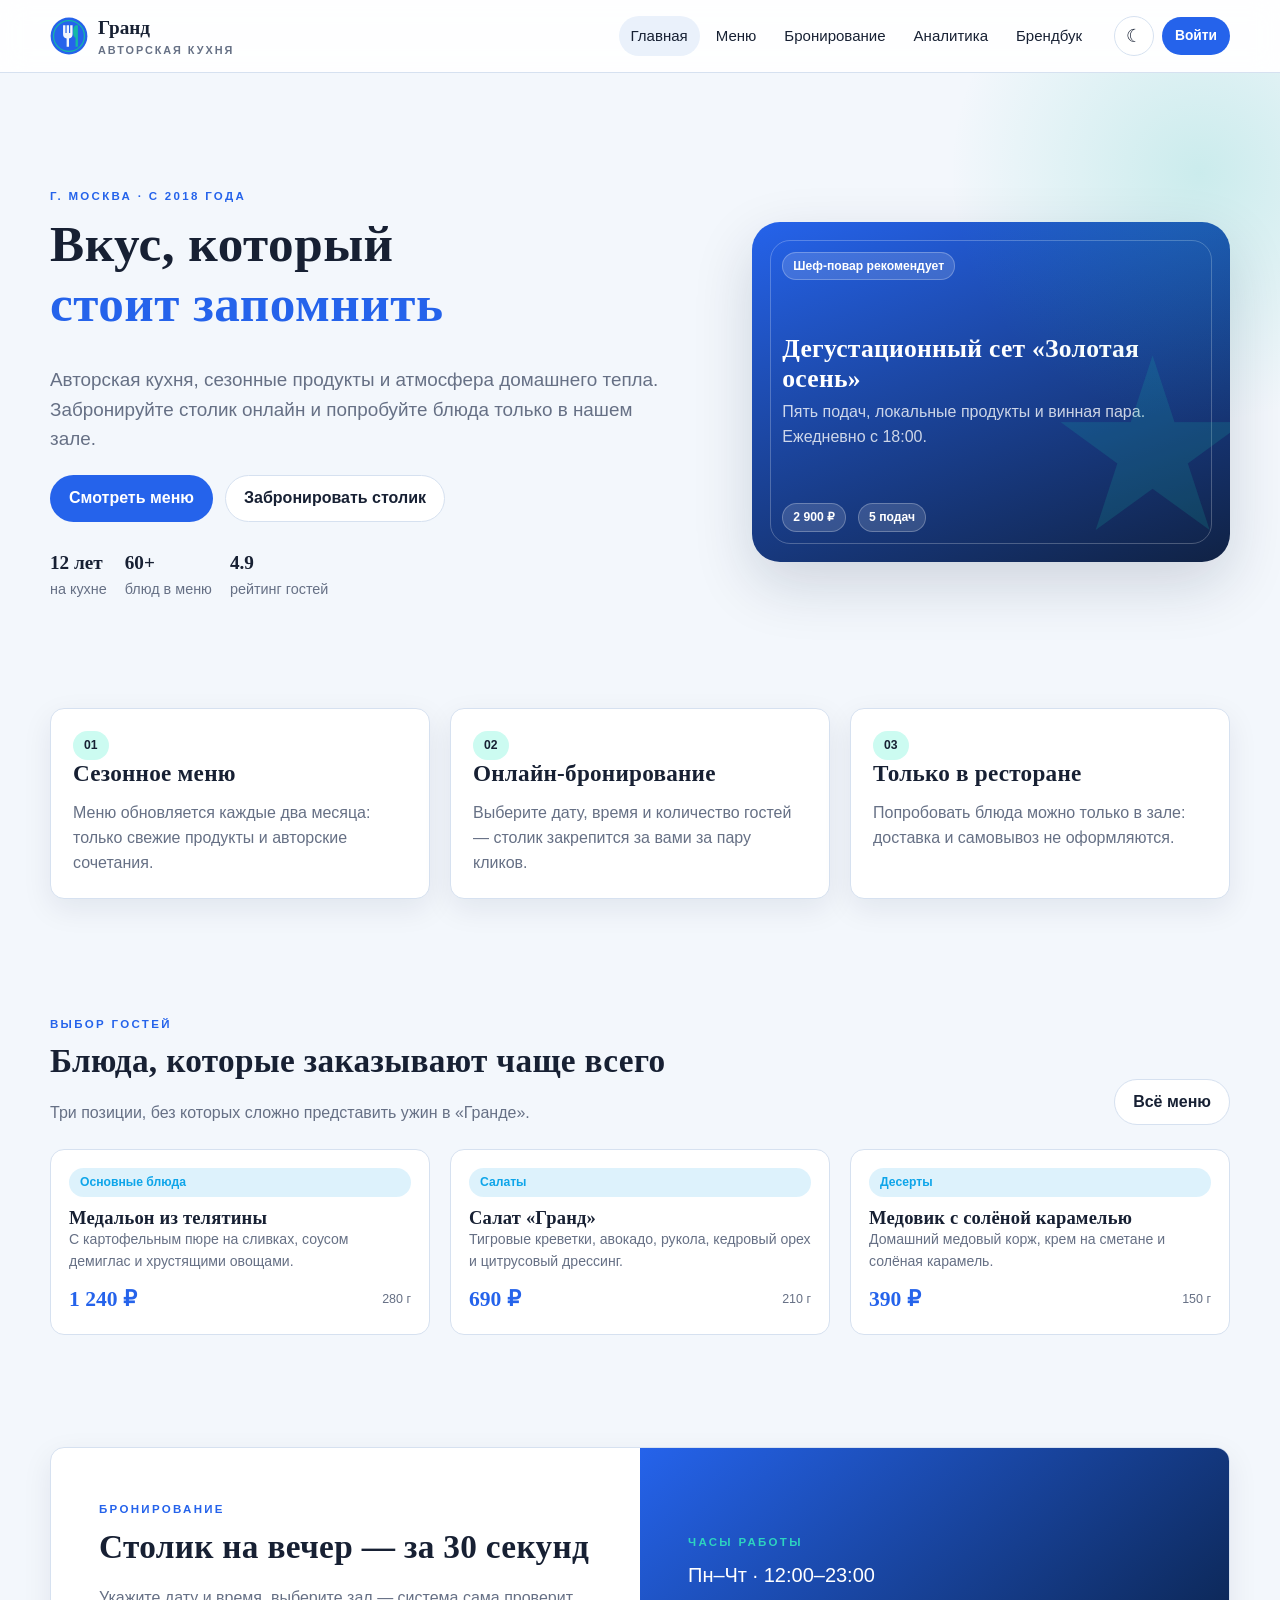
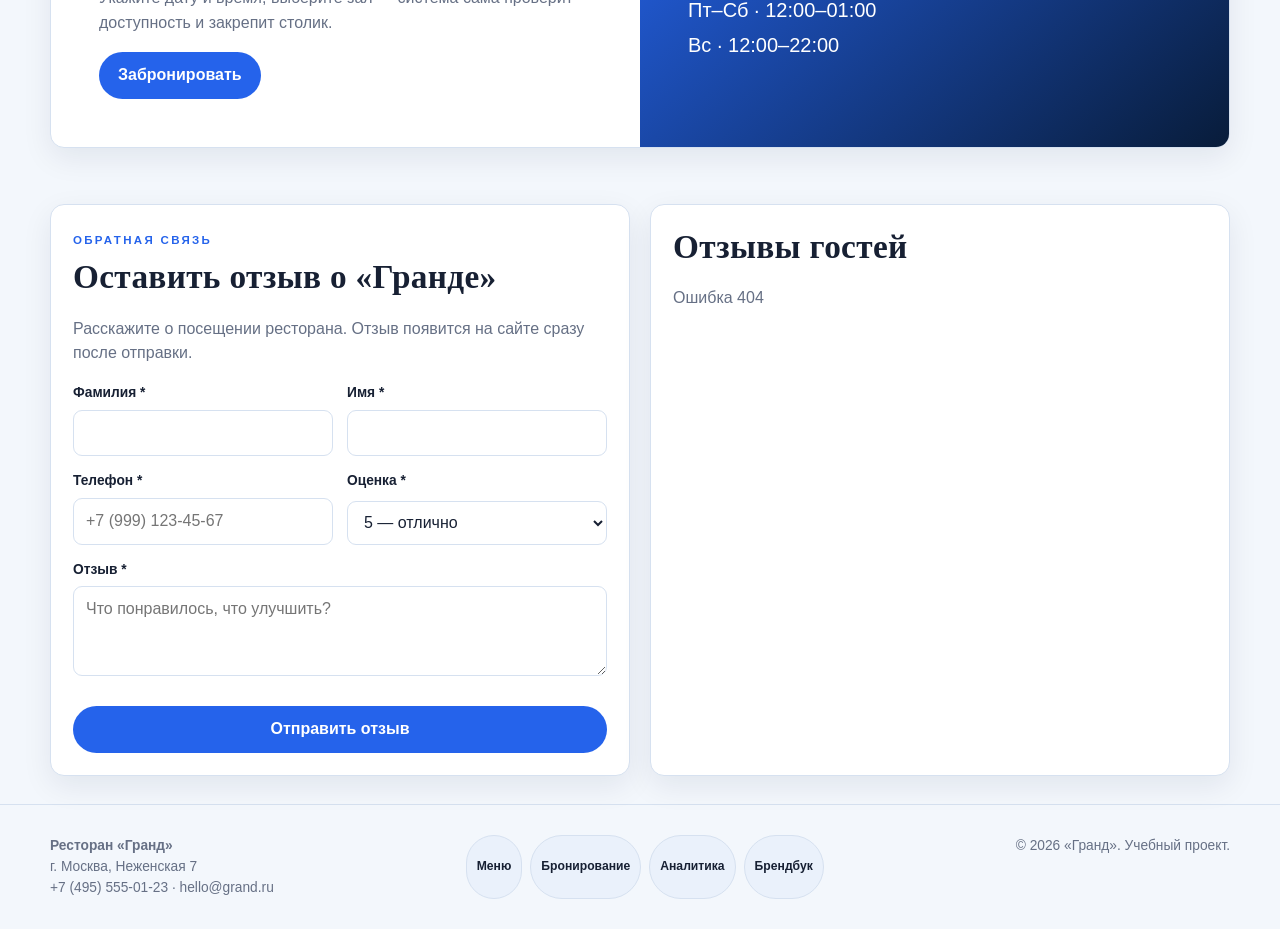
==== index.html @ 5b4b91b3 "Publish static Grand restaurant website" ====
<!DOCTYPE html>
<html lang="ru">
<head>
  <meta charset="utf-8">
  <meta name="viewport" content="width=device-width, initial-scale=1">
  <meta name="description" content="Ресторан «Гранд»: меню, бронирование столиков и онлайн-заказ.">
  <title>Гранд — ресторан авторской кухни</title>
  <link rel="icon" href="img/logo.svg?v=20261124-blue" type="image/svg+xml">
  <link rel="stylesheet" href="css/site.css?v=20261124-blue">
</head>
<body>
<a class="skip-link" href="#main">К содержимому</a>

<header class="site-header">
  <div class="container header-inner">
    <a class="brand" href="index.html">
      <img src="img/logo.svg?v=20261124-blue" alt="">
      <span>Гранд<small>авторская кухня</small></span>
    </a>
    <nav class="site-nav" aria-label="Основная навигация">
      <a href="index.html" aria-current="page">Главная</a>
      <a href="menu.html">Меню</a>
      <a href="menu.html#reserve">Бронирование</a>
      <a href="reports.html">Аналитика</a>
      <a href="brandbook.html">Брендбук</a>
    </nav>
    <div class="header-actions">
      <button class="icon-btn" id="themeToggle" type="button" aria-label="Переключить тему">☾</button>
      <a class="btn small" href="login.html">Войти</a>
    </div>
  </div>
</header>

<main id="main">
  <section class="hero">
    <div class="container hero-grid">
      <div>
        <span class="eyebrow">г. Москва · с 2018 года</span>
        <h1>Вкус, который<br><span>стоит запомнить</span></h1>
        <p class="hero-lead">
          Авторская кухня, сезонные продукты и атмосфера домашнего тепла.
          Забронируйте столик онлайн и попробуйте блюда только в нашем зале.
        </p>
        <div class="hero-actions">
          <a class="btn" href="menu.html">Смотреть меню</a>
          <a class="btn secondary" href="menu.html#reserve">Забронировать столик</a>
        </div>
        <div class="hero-note">
          <div><strong>12 лет</strong> на кухне</div>
          <div><strong>60+</strong> блюд в меню</div>
          <div><strong>4.9</strong> рейтинг гостей</div>
        </div>
      </div>
      <div class="hero-art" aria-hidden="true">
        <div class="row"><span class="badge">Шеф-повар рекомендует</span></div>
        <div>
          <h3>Дегустационный сет «Золотая осень»</h3>
          <p>Пять подач, локальные продукты и винная пара. Ежедневно с 18:00.</p>
        </div>
        <div class="row">
          <span class="badge">2 900 ₽</span>
          <span class="badge">5 подач</span>
        </div>
      </div>
    </div>
  </section>

  <section class="section compact">
    <div class="container grid cols-3">
      <article class="card">
        <span class="badge accent">01</span>
        <h3>Сезонное меню</h3>
        <p class="muted mb-0">Меню обновляется каждые два месяца: только свежие продукты и авторские сочетания.</p>
      </article>
      <article class="card">
        <span class="badge accent">02</span>
        <h3>Онлайн-бронирование</h3>
        <p class="muted mb-0">Выберите дату, время и количество гостей — столик закрепится за вами за пару кликов.</p>
      </article>
      <article class="card">
        <span class="badge accent">03</span>
        <h3>Только в ресторане</h3>
        <p class="muted mb-0">Попробовать блюда можно только в зале: доставка и самовывоз не оформляются.</p>
      </article>
    </div>
  </section>

  <section class="section">
    <div class="container">
      <div class="section-head">
        <div>
          <span class="eyebrow">Выбор гостей</span>
          <h2>Блюда, которые заказывают чаще всего</h2>
          <p>Три позиции, без которых сложно представить ужин в «Гранде».</p>
        </div>
        <a class="btn secondary" href="menu.html">Всё меню</a>
      </div>
      <div class="grid cols-3">
        <article class="dish-card">
          <span class="badge info">Основные блюда</span>
          <div>
            <h3>Медальон из телятины</h3>
            <p class="desc">С картофельным пюре на сливках, соусом демиглас и хрустящими овощами.</p>
          </div>
          <div class="spread"><span class="price">1 240 ₽</span><span class="meta">280 г</span></div>
        </article>
        <article class="dish-card">
          <span class="badge info">Салаты</span>
          <div>
            <h3>Салат «Гранд»</h3>
            <p class="desc">Тигровые креветки, авокадо, рукола, кедровый орех и цитрусовый дрессинг.</p>
          </div>
          <div class="spread"><span class="price">690 ₽</span><span class="meta">210 г</span></div>
        </article>
        <article class="dish-card">
          <span class="badge info">Десерты</span>
          <div>
            <h3>Медовик с солёной карамелью</h3>
            <p class="desc">Домашний медовый корж, крем на сметане и солёная карамель.</p>
          </div>
          <div class="spread"><span class="price">390 ₽</span><span class="meta">150 г</span></div>
        </article>
      </div>
    </div>
  </section>

  <section class="section compact">
    <div class="container card card-cta">
      <div class="grid cols-2 gap-0">
        <div class="cta-pane">
          <span class="eyebrow">Бронирование</span>
          <h2>Столик на вечер — за 30 секунд</h2>
          <p class="muted">Укажите дату и время, выберите зал — система сама проверит доступность и закрепит столик.</p>
          <a class="btn" href="menu.html#reserve">Забронировать</a>
        </div>
        <div class="cta-art">
          <p class="eyebrow">Часы работы</p>
          <p class="hours-line">Пн–Чт · 12:00–23:00</p>
          <p class="hours-line">Пт–Сб · 12:00–01:00</p>
          <p class="hours-line">Вс · 12:00–22:00</p>
        </div>
      </div>
    </div>
  </section>

  <section class="section compact" id="reviews">
    <div class="container">
      <div class="grid cols-2">
        <article class="card">
          <span class="eyebrow">Обратная связь</span>
          <h2>Оставить отзыв о «Гранде»</h2>
          <p class="muted">Расскажите о посещении ресторана. Отзыв появится на сайте сразу после отправки.</p>
          <form id="reviewForm" class="form-grid" novalidate>
            <div class="field"><label for="reviewLastName">Фамилия *</label><input id="reviewLastName" name="lastName" required pattern="[А-Яа-яЁёA-Za-z][А-Яа-яЁёA-Za-z\s\-’']{0,48}[А-Яа-яЁёA-Za-z]" minlength="2" maxlength="50"></div>
            <div class="field"><label for="reviewFirstName">Имя *</label><input id="reviewFirstName" name="firstName" required pattern="[А-Яа-яЁёA-Za-z][А-Яа-яЁёA-Za-z\s\-’']{0,48}[А-Яа-яЁёA-Za-z]" minlength="2" maxlength="50"></div>
            <div class="field"><label for="reviewPhone">Телефон *</label><input id="reviewPhone" name="phone" required inputmode="tel" autocomplete="tel" pattern="(?:\+7|8)\s?\(?\d{3}\)?[\s-]?\d{3}[\s-]?\d{2}[\s-]?\d{2}" minlength="11" maxlength="18" placeholder="+7 (999) 123-45-67"></div>
            <div class="field"><label for="reviewRating">Оценка *</label><select id="reviewRating" name="rating"><option value="5">5 — отлично</option><option value="4">4 — хорошо</option><option value="3">3 — нормально</option><option value="2">2 — есть замечания</option><option value="1">1 — плохо</option></select></div>
            <div class="field full"><label for="reviewComment">Отзыв *</label><textarea id="reviewComment" name="comment" required minlength="5" maxlength="500" placeholder="Что понравилось, что улучшить?"></textarea></div>
            <div class="full"><div class="error-text" id="reviewError"></div><button class="btn block" type="submit">Отправить отзыв</button></div>
          </form>
        </article>
        <article class="card">
          <h2 class="mt-0">Отзывы гостей</h2>
          <div id="publishedReviews"><p class="muted">Загрузка отзывов…</p></div>
        </article>
      </div>
    </div>
  </section>
</main>

<footer class="footer">
  <div class="container footer-grid">
    <div>
      <strong>Ресторан «Гранд»</strong><br>
      г. Москва, Неженская 7<br>
      +7 (495) 555-01-23 · hello@grand.ru
    </div>
    <div class="pill-list">
      <a class="badge" href="menu.html">Меню</a>
      <a class="badge" href="menu.html#reserve">Бронирование</a>
      <a class="badge" href="reports.html">Аналитика</a>
      <a class="badge" href="brandbook.html">Брендбук</a>
    </div>
    <div class="small">© 2026 «Гранд». Учебный проект.</div>
  </div>
</footer>

<script src="js/api.js"></script>
<script src="js/reviews.js?v=20261124-reviews"></script>
</body>
</html>
---- css/site.css ----
:root {
  --primary: #2563eb;
  --primary-strong: #1d4ed8;
  --accent: #14b8a6;
  --accent-soft: #ccfbf1;
  --bg: #f3f7fc;
  --surface: #ffffff;
  --surface-2: #eaf1fb;
  --text: #172033;
  --muted: #667085;
  --border: #d6e1f0;
  --success: #16a34a;
  --warning: #d97706;
  --danger: #6d5bd0;
  --info: #0ea5e9;
  --radius: 14px;
  --radius-sm: 9px;
  --shadow: 0 10px 30px rgba(15, 31, 61, 0.08);
  --shadow-lg: 0 22px 60px rgba(15, 31, 61, 0.16);
  --font-body: "Segoe UI", Arial, sans-serif;
  --font-head: Georgia, "Times New Roman", serif;
  --container: 1180px;
}

[data-theme="dark"] {
  --primary: #60a5fa;
  --primary-strong: #93c5fd;
  --accent: #2dd4bf;
  --accent-soft: #253b4c;
  --bg: #0b1220;
  --surface: #111c2d;
  --surface-2: #1b2a40;
  --text: #f1f5f9;
  --muted: #a8b6ca;
  --border: #30445e;
  --success: #4ade80;
  --warning: #fbbf24;
  --danger: #c4b5fd;
  --info: #93c5fd;
  --shadow: 0 10px 30px rgba(0, 0, 0, 0.35);
  --shadow-lg: 0 22px 60px rgba(0, 0, 0, 0.5);
}

* { box-sizing: border-box; }

html { scroll-behavior: smooth; }

body {
  margin: 0;
  font-family: var(--font-body);
  background: var(--bg);
  color: var(--text);
  line-height: 1.55;
  -webkit-font-smoothing: antialiased;
}

a { color: var(--primary); text-decoration: none; }
a:hover { text-decoration: underline; }

h1, h2, h3, h4 {
  font-family: var(--font-head);
  line-height: 1.18;
  margin: 0 0 0.6em;
  letter-spacing: 0.01em;
}

h1 { font-size: clamp(2rem, 4vw, 3.4rem); }
h2 { font-size: clamp(1.5rem, 2.6vw, 2.2rem); }
h3 { font-size: clamp(1.15rem, 2vw, 1.45rem); }

p { margin: 0 0 1em; }

img { max-width: 100%; display: block; }

.container { width: min(var(--container), calc(100% - 32px)); margin: 0 auto; }

.skip-link {
  position: absolute;
  left: -999px;
  top: 0;
  background: var(--primary);
  color: #fff;
  padding: 10px 16px;
  z-index: 100;
}
.skip-link:focus { left: 12px; top: 12px; }

/* ---------- Header ---------- */
.site-header {
  position: sticky;
  top: 0;
  z-index: 40;
  background: color-mix(in srgb, var(--surface) 88%, transparent);
  backdrop-filter: blur(14px);
  border-bottom: 1px solid var(--border);
}
.header-inner {
  display: flex;
  align-items: center;
  gap: 20px;
  min-height: 72px;
}
.brand {
  display: flex;
  align-items: center;
  gap: 10px;
  color: var(--text);
  font-family: var(--font-head);
  font-size: 1.2rem;
  font-weight: 700;
  white-space: nowrap;
}
.brand:hover { text-decoration: none; }
.brand img { width: 38px; height: 38px; }
.brand small {
  display: block;
  font-family: var(--font-body);
  font-size: 0.68rem;
  letter-spacing: 0.18em;
  text-transform: uppercase;
  color: var(--muted);
  font-weight: 600;
}
.site-nav {
  display: flex;
  align-items: center;
  gap: 4px;
  margin-left: auto;
  flex-wrap: wrap;
}
.site-nav a, .site-nav button.nav-link {
  color: var(--text);
  padding: 8px 12px;
  border-radius: 999px;
  font-size: 0.94rem;
  border: 0;
  background: transparent;
  cursor: pointer;
  font-family: inherit;
}
.site-nav a:hover, .site-nav button.nav-link:hover,
.site-nav a[aria-current="page"] {
  background: var(--surface-2);
  text-decoration: none;
}
.header-actions { display: flex; align-items: center; gap: 8px; }

/* ---------- Buttons ---------- */
.btn {
  display: inline-flex;
  align-items: center;
  justify-content: center;
  gap: 8px;
  border: 1px solid transparent;
  border-radius: 999px;
  padding: 10px 18px;
  font: inherit;
  font-weight: 600;
  cursor: pointer;
  background: var(--primary);
  color: #fff;
  transition: transform 0.12s ease, background 0.12s ease, box-shadow 0.12s ease;
  text-decoration: none;
  white-space: nowrap;
}
.btn:hover { background: var(--primary-strong); text-decoration: none; transform: translateY(-1px); }
.btn:active { transform: translateY(0); }
.btn:focus-visible { outline: 3px solid var(--accent); outline-offset: 2px; }
.btn.secondary { background: var(--surface); color: var(--text); border-color: var(--border); }
.btn.secondary:hover { background: var(--surface-2); }
.btn.ghost { background: transparent; color: var(--text); border-color: transparent; }
.btn.ghost:hover { background: var(--surface-2); }
.btn.accent { background: var(--accent); color: #09233c; }
.btn.accent:hover { background: #0f9689; }
.btn.danger { background: var(--danger); }
.btn.danger:hover { background: #5b21b6; }
.btn.small { padding: 7px 12px; font-size: 0.86rem; }
.btn.block { width: 100%; }
.btn[disabled] { opacity: 0.55; cursor: not-allowed; transform: none; }

.icon-btn {
  width: 40px;
  height: 40px;
  display: inline-grid;
  place-items: center;
  border-radius: 50%;
  border: 1px solid var(--border);
  background: var(--surface);
  color: var(--text);
  cursor: pointer;
  font-size: 1.1rem;
}
.icon-btn:hover { background: var(--surface-2); }

/* ---------- Layout ---------- */
.section { padding: clamp(40px, 7vw, 84px) 0; }
.section.compact { padding: 28px 0; }
.section-head {
  display: flex;
  justify-content: space-between;
  align-items: end;
  gap: 18px;
  flex-wrap: wrap;
  margin-bottom: 24px;
}
.section-head p { color: var(--muted); margin: 0; max-width: 62ch; }
.eyebrow {
  display: inline-block;
  font-size: 0.72rem;
  letter-spacing: 0.2em;
  text-transform: uppercase;
  color: var(--primary);
  font-weight: 700;
  margin-bottom: 8px;
}
.grid { display: grid; gap: 20px; }
.grid.cols-2 { grid-template-columns: repeat(2, minmax(0, 1fr)); }
.grid.cols-3 { grid-template-columns: repeat(3, minmax(0, 1fr)); }
.grid.cols-4 { grid-template-columns: repeat(4, minmax(0, 1fr)); }
.grid.auto { grid-template-columns: repeat(auto-fill, minmax(250px, 1fr)); }
.stack { display: grid; gap: 14px; }
.row { display: flex; gap: 12px; align-items: center; flex-wrap: wrap; }
.spread { display: flex; justify-content: space-between; gap: 12px; align-items: center; }
.muted { color: var(--muted); }
.small { font-size: 0.86rem; }
.mt-0 { margin-top: 0; }
.mt { margin-top: 16px; }
.mb-0 { margin-bottom: 0; }

.card {
  background: var(--surface);
  border: 1px solid var(--border);
  border-radius: var(--radius);
  padding: 22px;
  box-shadow: var(--shadow);
}
.card.flat { box-shadow: none; }
.card.hero {
  background:
    radial-gradient(circle at 85% 15%, rgba(20, 184, 166, 0.24), transparent 42%),
    linear-gradient(135deg, var(--surface), var(--surface-2));
}

/* ---------- Hero ---------- */
.hero {
  padding: clamp(54px, 9vw, 110px) 0 clamp(40px, 7vw, 80px);
  position: relative;
  overflow: hidden;
}
.hero::after {
  content: "";
  position: absolute;
  right: -180px;
  top: -160px;
  width: 520px;
  height: 520px;
  border-radius: 50%;
  background: radial-gradient(circle, rgba(20, 184, 166, 0.18), transparent 68%);
  pointer-events: none;
}
.hero-grid {
  display: grid;
  grid-template-columns: 1.15fr 0.85fr;
  gap: clamp(24px, 5vw, 56px);
  align-items: center;
}
.hero h1 span { color: var(--primary); }
.hero-lead { font-size: clamp(1.02rem, 1.5vw, 1.18rem); color: var(--muted); max-width: 58ch; }
.hero-actions { display: flex; gap: 12px; flex-wrap: wrap; margin-top: 22px; }
.hero-note { display: flex; gap: 18px; flex-wrap: wrap; margin-top: 26px; color: var(--muted); font-size: 0.9rem; }
.hero-note strong { display: block; color: var(--text); font-size: 1.2rem; font-family: var(--font-head); }
.hero-art {
  min-height: 340px;
  border-radius: 28px;
  background:
    linear-gradient(160deg, rgba(37, 99, 235, 0.92), rgba(15, 31, 61, 0.96)),
    var(--primary);
  color: #fff;
  padding: 30px;
  display: grid;
  align-content: space-between;
  box-shadow: var(--shadow-lg);
  position: relative;
  overflow: hidden;
}
.hero-art::before {
  content: "";
  position: absolute;
  inset: 18px;
  border: 1px solid rgba(255, 255, 255, 0.24);
  border-radius: 20px;
}
.hero-art::after {
  content: "★";
  position: absolute;
  right: -30px;
  bottom: -70px;
  font-size: 15rem;
  color: rgba(20, 184, 166, 0.18);
}
.hero-art h3 { color: #fff; font-size: 1.6rem; margin-bottom: 6px; }
.hero-art p { color: rgba(255, 255, 255, 0.78); margin: 0; }
.hero-art .badge { background: rgba(255, 255, 255, 0.14); color: #fff; border-color: rgba(255, 255, 255, 0.25); }

/* ---------- Badges ---------- */
.badge {
  display: inline-flex;
  align-items: center;
  gap: 6px;
  padding: 4px 10px;
  border-radius: 999px;
  font-size: 0.76rem;
  font-weight: 700;
  border: 1px solid var(--border);
  background: var(--surface-2);
  color: var(--text);
  white-space: nowrap;
}
.badge.success { background: color-mix(in srgb, var(--success) 14%, transparent); color: var(--success); border-color: transparent; }
.badge.warning { background: color-mix(in srgb, var(--warning) 16%, transparent); color: var(--warning); border-color: transparent; }
.badge.danger { background: color-mix(in srgb, var(--danger) 14%, transparent); color: var(--danger); border-color: transparent; }
.badge.info { background: color-mix(in srgb, var(--info) 14%, transparent); color: var(--info); border-color: transparent; }
.badge.accent { background: var(--accent-soft); color: var(--text); border-color: transparent; }

/* ---------- Forms ---------- */
.field { display: grid; gap: 6px; }
.field label { font-size: 0.86rem; font-weight: 600; color: var(--text); }
input, select, textarea {
  width: 100%;
  font: inherit;
  color: var(--text);
  background: var(--surface);
  border: 1px solid var(--border);
  border-radius: var(--radius-sm);
  padding: 10px 12px;
  transition: border-color 0.12s ease, box-shadow 0.12s ease;
}
input:focus, select:focus, textarea:focus {
  outline: none;
  border-color: var(--primary);
  box-shadow: 0 0 0 3px color-mix(in srgb, var(--primary) 18%, transparent);
}
textarea { min-height: 90px; resize: vertical; }
.form-grid { display: grid; grid-template-columns: repeat(2, minmax(0, 1fr)); gap: 14px; }
.form-grid .full { grid-column: 1 / -1; }
.hint { font-size: 0.78rem; color: var(--muted); }
.error-text { color: var(--danger); font-size: 0.84rem; min-height: 1.2em; }

/* ---------- Menu / cards ---------- */
.filters {
  display: flex;
  gap: 10px;
  flex-wrap: wrap;
  align-items: center;
  margin-bottom: 20px;
}
.chips { display: flex; gap: 8px; flex-wrap: wrap; }
.chip {
  border: 1px solid var(--border);
  background: var(--surface);
  color: var(--text);
  border-radius: 999px;
  padding: 7px 14px;
  cursor: pointer;
  font: inherit;
  font-size: 0.88rem;
}
.chip:hover { border-color: var(--primary); }
.chip.active { background: var(--primary); color: #fff; border-color: var(--primary); }
.search { position: relative; flex: 1; min-width: 220px; }
.search input { padding-left: 38px; }
.search::before { content: "⌕"; position: absolute; left: 13px; top: 8px; color: var(--muted); font-size: 1.2rem; }

.dish-card {
  display: grid;
  grid-template-rows: auto 1fr auto;
  gap: 10px;
  background: var(--surface);
  border: 1px solid var(--border);
  border-radius: var(--radius);
  padding: 18px;
  transition: transform 0.15s ease, box-shadow 0.15s ease;
}
.dish-card:hover { transform: translateY(-3px); box-shadow: var(--shadow); }
.dish-card h3 { margin: 0; font-size: 1.16rem; }
.dish-card .desc { color: var(--muted); font-size: 0.88rem; margin: 0; }
.dish-card .price { font-family: var(--font-head); font-size: 1.35rem; color: var(--primary); font-weight: 700; }
.dish-card .meta { font-size: 0.78rem; color: var(--muted); }

.cart {
  position: sticky;
  top: 92px;
  display: grid;
  gap: 14px;
}
.cart-items { display: grid; gap: 10px; max-height: 320px; overflow: auto; }
.cart-item { display: grid; grid-template-columns: 1fr auto; gap: 8px; align-items: center; padding-bottom: 10px; border-bottom: 1px dashed var(--border); }
.cart-item:last-child { border-bottom: 0; padding-bottom: 0; }
.qty { display: inline-flex; align-items: center; border: 1px solid var(--border); border-radius: 999px; overflow: hidden; }
.qty button { border: 0; background: var(--surface-2); width: 30px; height: 30px; cursor: pointer; font-size: 1rem; color: var(--text); }
.qty span { min-width: 32px; text-align: center; font-size: 0.9rem; }
.cart-total { display: flex; justify-content: space-between; font-weight: 700; font-size: 1.1rem; }

/* ---------- Tables ---------- */
.table-wrap { overflow-x: auto; border: 1px solid var(--border); border-radius: var(--radius); background: var(--surface); }
table { width: 100%; border-collapse: collapse; font-size: 0.9rem; }
th, td { text-align: left; padding: 11px 13px; border-bottom: 1px solid var(--border); vertical-align: middle; }
th { background: var(--surface-2); font-size: 0.76rem; text-transform: uppercase; letter-spacing: 0.06em; color: var(--muted); }
tr:last-child td { border-bottom: 0; }
tbody tr:hover { background: color-mix(in srgb, var(--accent) 6%, transparent); }
td.actions { white-space: nowrap; }
td.actions .btn { padding: 5px 9px; font-size: 0.78rem; }

/* ---------- Tabs ---------- */
.tabs {
  display: flex;
  gap: 6px;
  flex-wrap: wrap;
  border-bottom: 1px solid var(--border);
  margin-bottom: 20px;
}
.tab {
  border: 0;
  background: transparent;
  color: var(--muted);
  padding: 10px 14px;
  font: inherit;
  font-weight: 600;
  cursor: pointer;
  border-bottom: 2px solid transparent;
  margin-bottom: -1px;
}
.tab:hover { color: var(--text); }
.tab.active { color: var(--primary); border-bottom-color: var(--primary); }
.tab-panel { display: none; }
.tab-panel.active { display: block; animation: fade 0.18s ease; }

/* ---------- KPI ---------- */
.kpi-grid { display: grid; grid-template-columns: repeat(auto-fit, minmax(170px, 1fr)); gap: 14px; }
.kpi {
  background: var(--surface);
  border: 1px solid var(--border);
  border-radius: var(--radius);
  padding: 18px;
}
.kpi .label { font-size: 0.78rem; text-transform: uppercase; letter-spacing: 0.08em; color: var(--muted); }
.kpi .value { font-family: var(--font-head); font-size: clamp(1.5rem, 2.4vw, 2.1rem); font-weight: 700; color: var(--text); margin-top: 4px; }
.kpi .value.primary { color: var(--primary); }

/* ---------- Modal / toast ---------- */
.modal-backdrop {
  position: fixed;
  inset: 0;
  background: rgba(8, 18, 35, 0.55);
  display: none;
  align-items: center;
  justify-content: center;
  padding: 18px;
  z-index: 80;
}
.modal-backdrop.open { display: flex; animation: fade 0.15s ease; }
.modal {
  width: min(680px, 100%);
  max-height: min(88vh, 900px);
  overflow: auto;
  background: var(--surface);
  border-radius: var(--radius);
  border: 1px solid var(--border);
  box-shadow: var(--shadow-lg);
  padding: 24px;
}
.modal.wide { width: min(920px, 100%); }
.modal-head { display: flex; justify-content: space-between; gap: 12px; align-items: start; margin-bottom: 18px; }
.modal-head h2 { margin: 0; font-size: 1.5rem; }

.toast-stack { position: fixed; right: 18px; bottom: 18px; display: grid; gap: 10px; z-index: 120; max-width: min(380px, calc(100% - 36px)); }
.toast {
  background: var(--surface);
  border: 1px solid var(--border);
  border-left: 4px solid var(--info);
  border-radius: var(--radius-sm);
  padding: 12px 14px;
  box-shadow: var(--shadow-lg);
  font-size: 0.9rem;
  animation: slide-in 0.2s ease;
}
.toast.success { border-left-color: var(--success); }
.toast.error { border-left-color: var(--danger); }
.toast.warning { border-left-color: var(--warning); }

/* ---------- Misc ---------- */
.empty { text-align: center; padding: 34px 18px; color: var(--muted); }
.empty strong { display: block; color: var(--text); font-family: var(--font-head); font-size: 1.2rem; margin-bottom: 4px; }
.skeleton { min-height: 90px; border-radius: var(--radius); background: linear-gradient(90deg, var(--surface-2), var(--surface), var(--surface-2)); background-size: 200% 100%; animation: shimmer 1.2s infinite; }
.notice { border: 1px solid var(--border); background: var(--surface-2); border-radius: var(--radius-sm); padding: 12px 14px; font-size: 0.88rem; }
.notice.warning { border-color: color-mix(in srgb, var(--warning) 45%, var(--border)); }
.deployment-notice { margin-top: 16px; }
.footer { border-top: 1px solid var(--border); padding: 30px 0; color: var(--muted); font-size: 0.86rem; }
.footer-grid { display: flex; justify-content: space-between; gap: 18px; flex-wrap: wrap; }
.login-wrap { min-height: calc(100vh - 72px); display: grid; place-items: center; padding: 36px 0; }
.login-card { width: min(460px, 100%); }
.pill-list { display: flex; gap: 8px; flex-wrap: wrap; }
.demo-accounts { display: grid; gap: 6px; font-size: 0.82rem; color: var(--muted); }
.demo-accounts code { background: var(--surface-2); padding: 2px 6px; border-radius: 6px; color: var(--text); }

.swatch-grid { display: grid; grid-template-columns: repeat(auto-fit, minmax(140px, 1fr)); gap: 12px; }
.swatch { border: 1px solid var(--border); border-radius: var(--radius-sm); overflow: hidden; background: var(--surface); }
.swatch .color { height: 74px; }
.swatch .meta { padding: 10px 12px; font-size: 0.82rem; }
.type-sample { border-bottom: 1px dashed var(--border); padding: 12px 0; }
.type-sample:last-child { border-bottom: 0; }
.type-sample .label { font-size: 0.76rem; text-transform: uppercase; letter-spacing: 0.08em; color: var(--muted); }

.chart-box { position: relative; min-height: 300px; }
.chart-box canvas { width: 100% !important; height: 300px !important; }

.hotkeys { display: grid; gap: 8px; }
.hotkey-row { display: flex; justify-content: space-between; gap: 12px; padding: 8px 0; border-bottom: 1px dashed var(--border); font-size: 0.9rem; }
.hotkey-row:last-child { border-bottom: 0; }
kbd {
  font-family: var(--font-body);
  font-size: 0.78rem;
  background: var(--surface-2);
  border: 1px solid var(--border);
  border-bottom-width: 2px;
  border-radius: 6px;
  padding: 2px 7px;
  white-space: nowrap;
}

/* ---------- Animations ---------- */
@keyframes fade { from { opacity: 0; } to { opacity: 1; } }
@keyframes slide-in { from { opacity: 0; transform: translateY(8px); } to { opacity: 1; transform: translateY(0); } }
@keyframes shimmer { from { background-position: 200% 0; } to { background-position: -200% 0; } }

/* ---------- Responsive: tablet ---------- */
@media (max-width: 1024px) {
  .hero-grid { grid-template-columns: 1fr; }
  .hero-art { min-height: 260px; }
  .grid.cols-4 { grid-template-columns: repeat(2, minmax(0, 1fr)); }
  .grid.cols-3 { grid-template-columns: repeat(2, minmax(0, 1fr)); }
  .cart { position: static; }
}

/* ---------- Responsive: mobile ---------- */
@media (max-width: 640px) {
  .header-inner { min-height: 62px; gap: 10px; }
  .brand span { font-size: 1rem; }
  .brand small { display: none; }
  .site-nav { order: 3; width: 100%; justify-content: flex-start; overflow-x: auto; padding-bottom: 6px; }
  .site-nav a { padding: 6px 9px; font-size: 0.85rem; }
  .header-actions { margin-left: auto; }
  .grid.cols-2, .grid.cols-3, .grid.cols-4 { grid-template-columns: 1fr; }
  .form-grid { grid-template-columns: 1fr; }
  .section { padding: 34px 0; }
  .card { padding: 18px; }
  .modal { padding: 18px; }
  .hero-actions .btn { width: 100%; }
  .filters { align-items: stretch; }
  .search { min-width: 100%; }
  .toast-stack { left: 12px; right: 12px; bottom: 12px; max-width: none; }
  th, td { padding: 9px 10px; }
}

@media (prefers-reduced-motion: reduce) {
  *, *::before, *::after { animation-duration: 0.001ms !important; transition-duration: 0.001ms !important; }
  html { scroll-behavior: auto; }
}

/* ---------- Landing CTA ---------- */
.gap-0 { gap: 0 !important; }
.card-cta { padding: 0; overflow: hidden; }
.cta-pane { padding: clamp(24px, 5vw, 48px); }
.cta-art {
  background: linear-gradient(140deg, #2563eb, #081c3a);
  color: #fff;
  padding: clamp(24px, 5vw, 48px);
  display: grid;
  align-content: center;
}
.cta-art .eyebrow { color: #2dd4bf; }
.hours-line { font-size: 1.25rem; margin-bottom: 4px; }
.hours-line:last-child { margin-bottom: 0; }
.eyebrow-accent { color: #2dd4bf; }

.divider { border: 0; border-top: 1px solid var(--border); margin: 18px 0; }

/* ---------- Admin pickers ---------- */
.pick-list { display: grid; gap: 8px; max-height: 280px; overflow: auto; padding-right: 4px; }
.pick-row {
  display: flex;
  justify-content: space-between;
  gap: 12px;
  align-items: center;
  padding: 8px 10px;
  border: 1px solid var(--border);
  border-radius: var(--radius-sm);
  background: var(--surface);
}
.pick-row .qty input { width: 64px; border: 0; background: transparent; text-align: center; }
.pick-row .qty { background: var(--surface-2); }
.table-card { display: grid; gap: 10px; }
.table-card .table-no { font-family: var(--font-head); font-size: 1.35rem; font-weight: 700; }
.table-card .row .btn { flex: 1; }

/* ---------- Brandbook ---------- */
.logo-preview {
  display: grid;
  place-items: center;
  gap: 12px;
  min-height: 210px;
  padding: 24px;
  border: 1px solid var(--border);
  border-radius: var(--radius);
  background: var(--surface-2);
  text-align: center;
}
.logo-preview.dark { background: #0b1220; border-color: #30445e; color: #f1f5f9; }
.logo-preview img { width: 76px; height: 76px; }
.logo-preview.dark img { filter: brightness(0) invert(1); }
.logo-preview strong { font-family: var(--font-head); font-size: 1.3rem; }
.logo-preview span { color: var(--muted); font-size: 0.85rem; }
.logo-preview.dark span { color: #a8b6ca; }
.swatch .meta code { color: var(--muted); font-size: 0.75rem; }
.color-primary { background: #2563eb; }
.color-primary-strong { background: #1d4ed8; }
.color-accent { background: #14b8a6; }
.color-accent-soft { background: #ccfbf1; }
.color-bg { background: var(--bg); }
.color-surface { background: var(--surface); }
.color-surface-2 { background: var(--surface-2); }
.color-text { background: var(--text); }
.color-muted { background: var(--muted); }
.color-border { background: var(--border); }
.color-success { background: #16a34a; }
.color-warning { background: #d97706; }
.color-danger { background: #6d5bd0; }
.color-info { background: #0ea5e9; }
.token-list { display: grid; gap: 2px; }
.token-row { display: flex; justify-content: space-between; gap: 16px; padding: 10px 0; border-bottom: 1px dashed var(--border); font-size: 0.9rem; }
.token-row:last-child { border-bottom: 0; }
.token-row code { background: var(--surface-2); padding: 2px 6px; border-radius: 6px; }
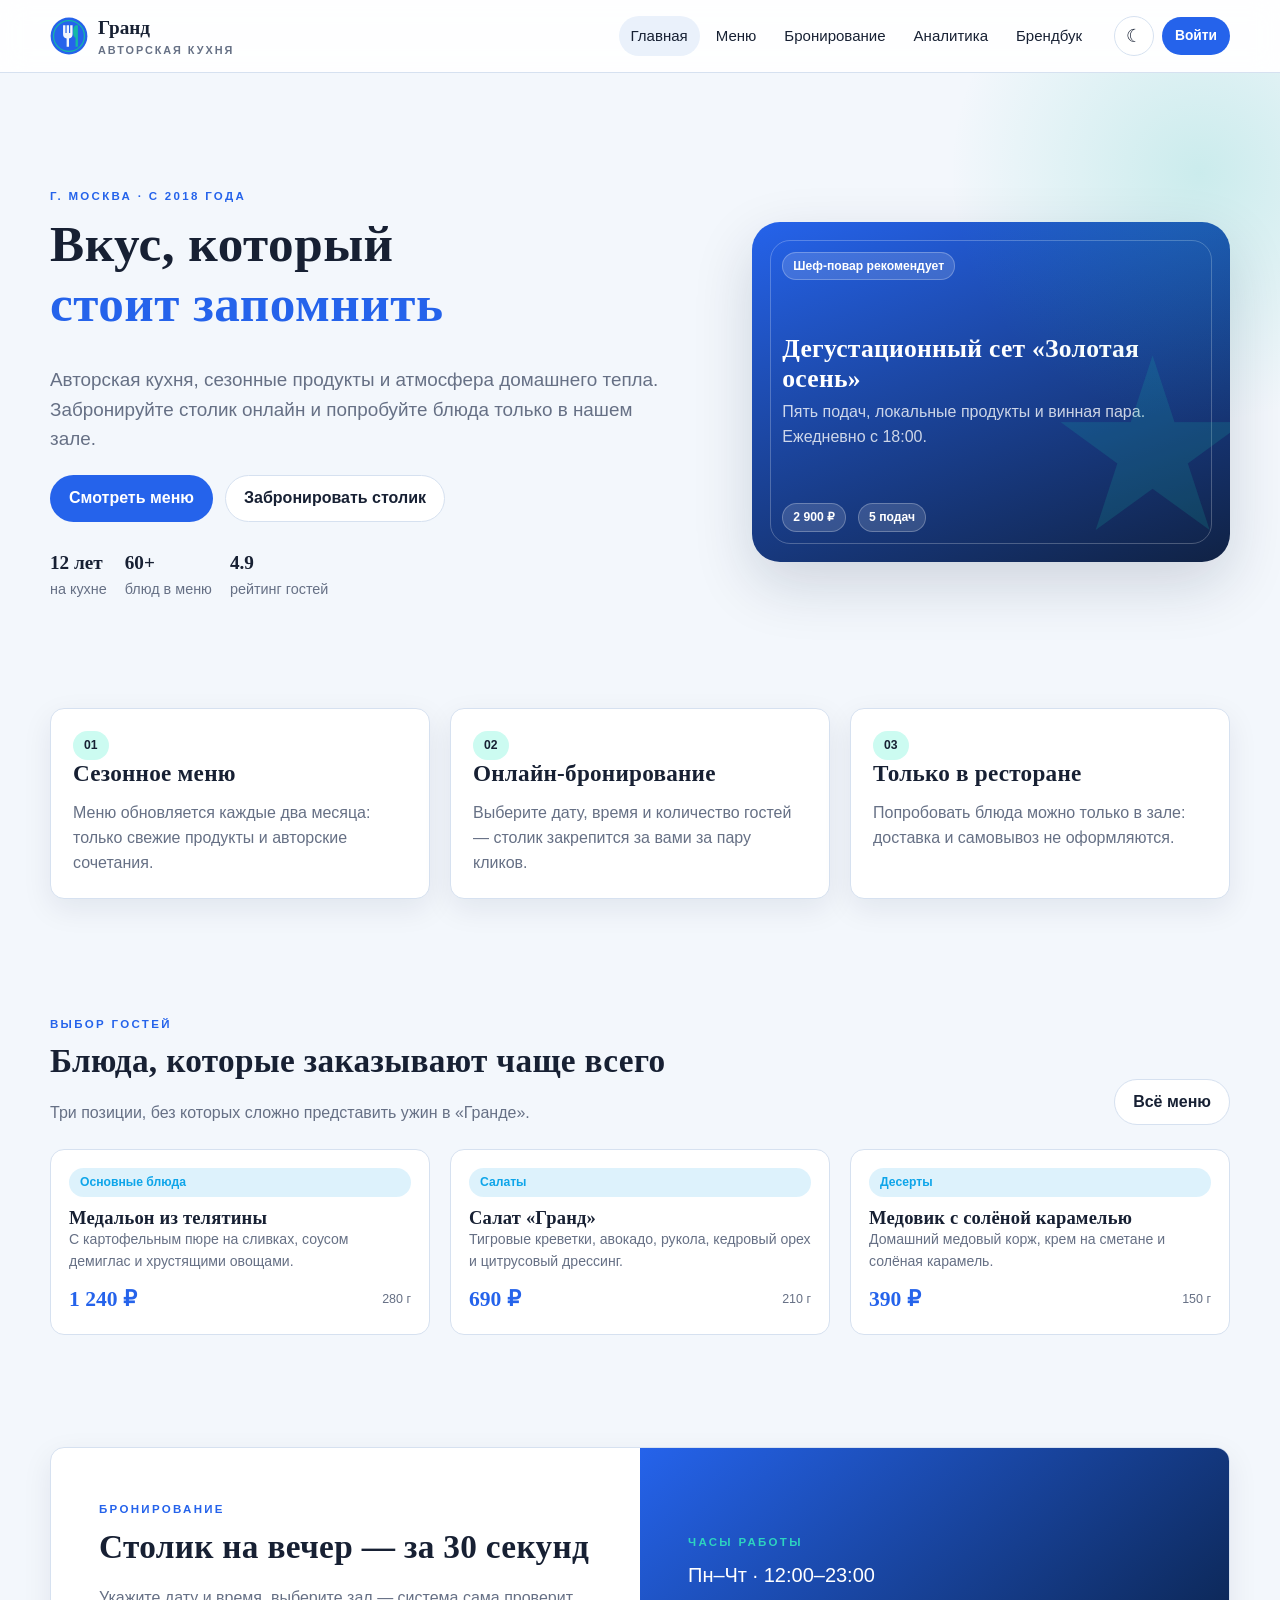
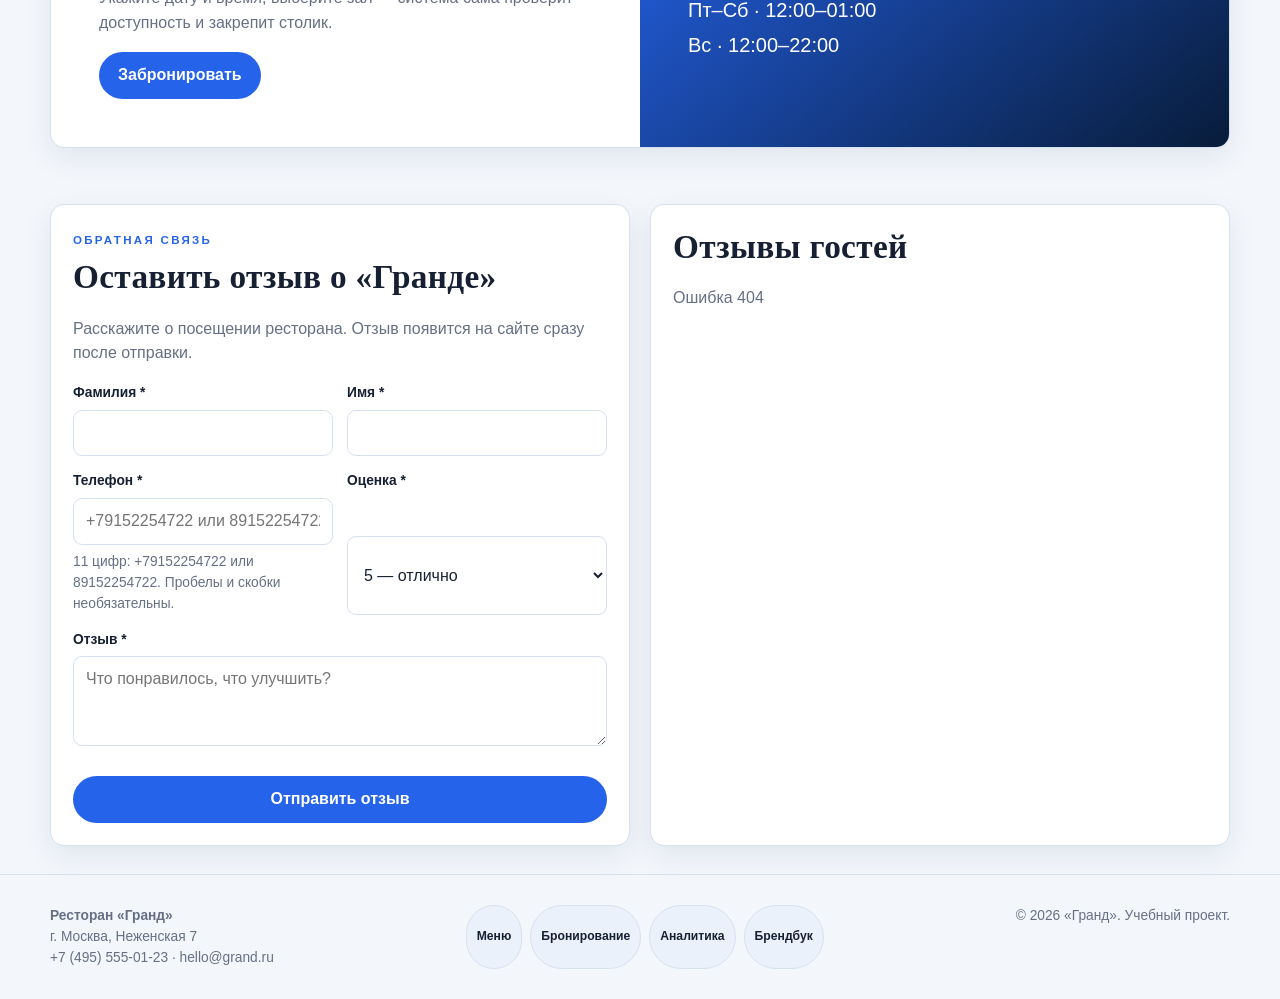
==== commit 55a0e35b: "Connect Grand website to Supabase and fix booking phone validation" ====
--- a/index.html
+++ b/index.html
@@ -153,7 +153,7 @@
           <form id="reviewForm" class="form-grid" novalidate>
             <div class="field"><label for="reviewLastName">Фамилия *</label><input id="reviewLastName" name="lastName" required pattern="[А-Яа-яЁёA-Za-z][А-Яа-яЁёA-Za-z\s\-’']{0,48}[А-Яа-яЁёA-Za-z]" minlength="2" maxlength="50"></div>
             <div class="field"><label for="reviewFirstName">Имя *</label><input id="reviewFirstName" name="firstName" required pattern="[А-Яа-яЁёA-Za-z][А-Яа-яЁёA-Za-z\s\-’']{0,48}[А-Яа-яЁёA-Za-z]" minlength="2" maxlength="50"></div>
-            <div class="field"><label for="reviewPhone">Телефон *</label><input id="reviewPhone" name="phone" required inputmode="tel" autocomplete="tel" pattern="(?:\+7|8)\s?\(?\d{3}\)?[\s-]?\d{3}[\s-]?\d{2}[\s-]?\d{2}" minlength="11" maxlength="18" placeholder="+7 (999) 123-45-67"></div>
+            <div class="field"><label for="reviewPhone">Телефон *</label><input id="reviewPhone" name="phone" type="tel" required inputmode="tel" autocomplete="tel" pattern="(?:\+7|8) ?(?:\([0-9]{3}\)|[0-9]{3})(?: |-)?[0-9]{3}(?: |-)?[0-9]{2}(?: |-)?[0-9]{2}" minlength="11" maxlength="18" placeholder="+79152254722 или 89152254722"></div>
             <div class="field"><label for="reviewRating">Оценка *</label><select id="reviewRating" name="rating"><option value="5">5 — отлично</option><option value="4">4 — хорошо</option><option value="3">3 — нормально</option><option value="2">2 — есть замечания</option><option value="1">1 — плохо</option></select></div>
             <div class="field full"><label for="reviewComment">Отзыв *</label><textarea id="reviewComment" name="comment" required minlength="5" maxlength="500" placeholder="Что понравилось, что улучшить?"></textarea></div>
             <div class="full"><div class="error-text" id="reviewError"></div><button class="btn block" type="submit">Отправить отзыв</button></div>
@@ -185,7 +185,8 @@
   </div>
 </footer>
 
-<script src="js/api.js"></script>
-<script src="js/reviews.js?v=20261124-reviews"></script>
+<script src="js/supabase-api.js?v=20261124-cloud1"></script>
+<script src="js/api.js?v=20261124-cloud1"></script>
+<script src="js/reviews.js?v=20261124-cloud1"></script>
 </body>
 </html>
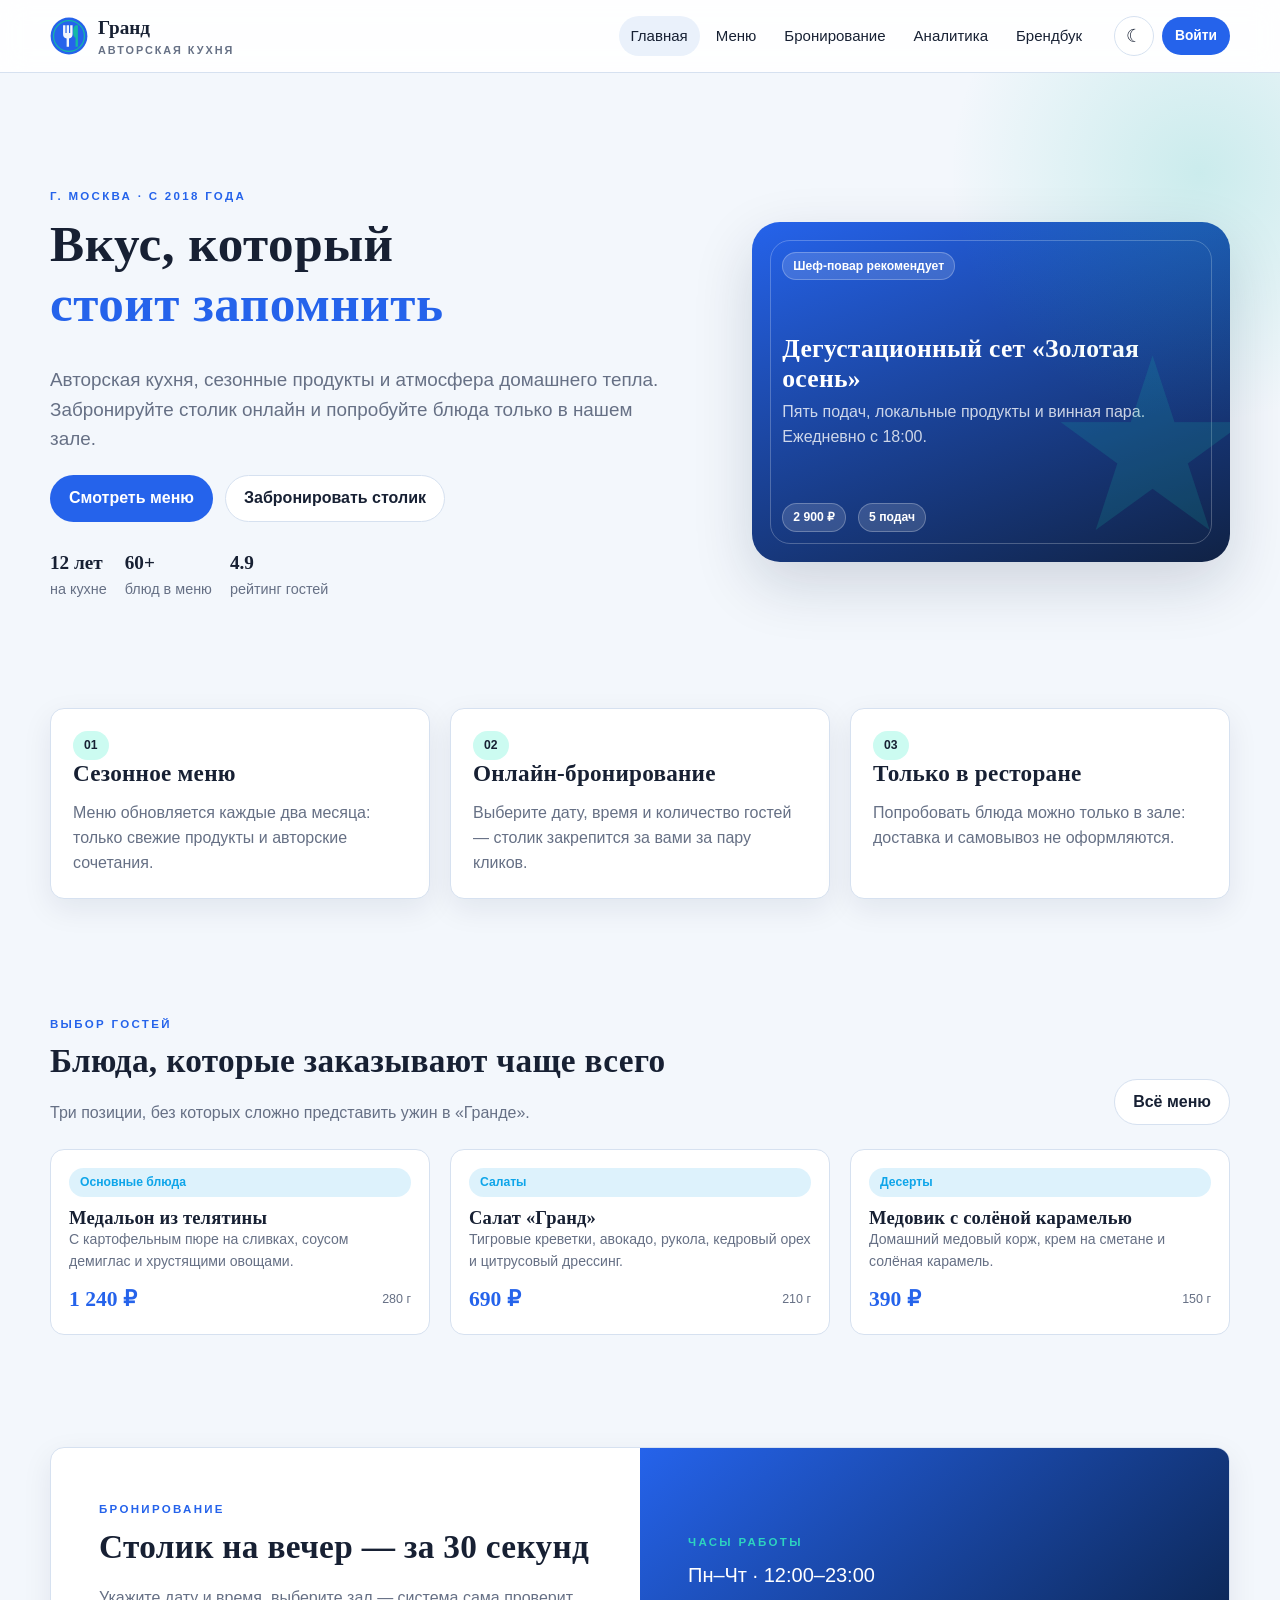
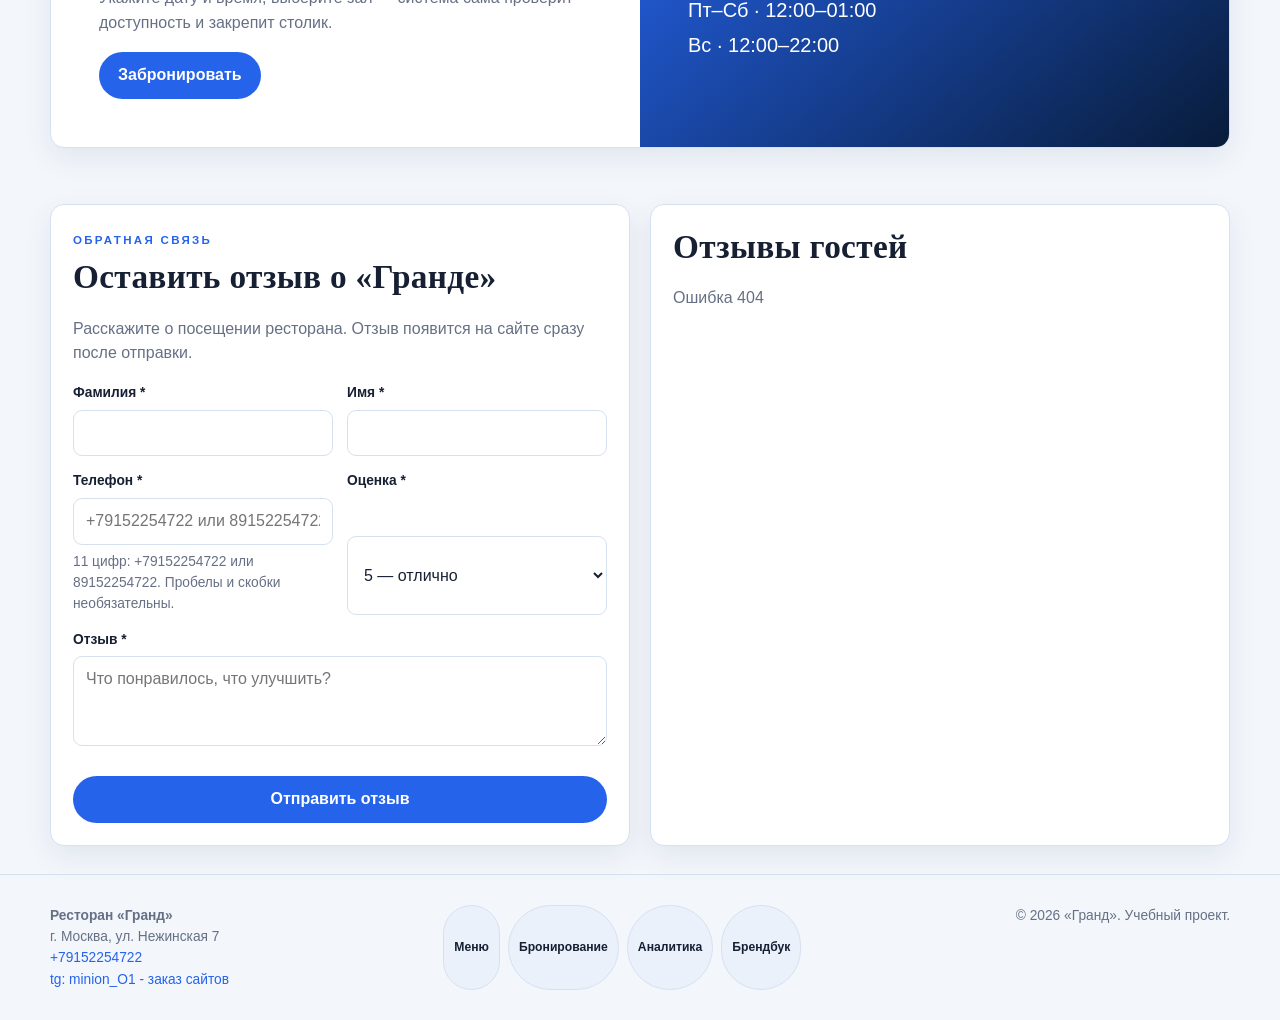
==== commit 5b866712: "Fix navigation and restaurant contact details" ====
--- a/index.html
+++ b/index.html
@@ -172,8 +172,9 @@
   <div class="container footer-grid">
     <div>
       <strong>Ресторан «Гранд»</strong><br>
-      г. Москва, Неженская 7<br>
-      +7 (495) 555-01-23 · hello@grand.ru
+      г. Москва, ул. Нежинская 7<br>
+      <a href="tel:+79152254722">+79152254722</a><br>
+      <a href="https://t.me/minion_O1" target="_blank" rel="noopener noreferrer">tg: minion_O1 - заказ сайтов</a>
     </div>
     <div class="pill-list">
       <a class="badge" href="menu.html">Меню</a>
@@ -185,8 +186,8 @@
   </div>
 </footer>
 
-<script src="js/supabase-api.js?v=20261124-cloud1"></script>
-<script src="js/api.js?v=20261124-cloud1"></script>
-<script src="js/reviews.js?v=20261124-cloud1"></script>
+<script src="js/supabase-api.js?v=20261124-cloud2"></script>
+<script src="js/api.js?v=20261124-cloud2"></script>
+<script src="js/reviews.js?v=20261124-cloud2"></script>
 </body>
 </html>
